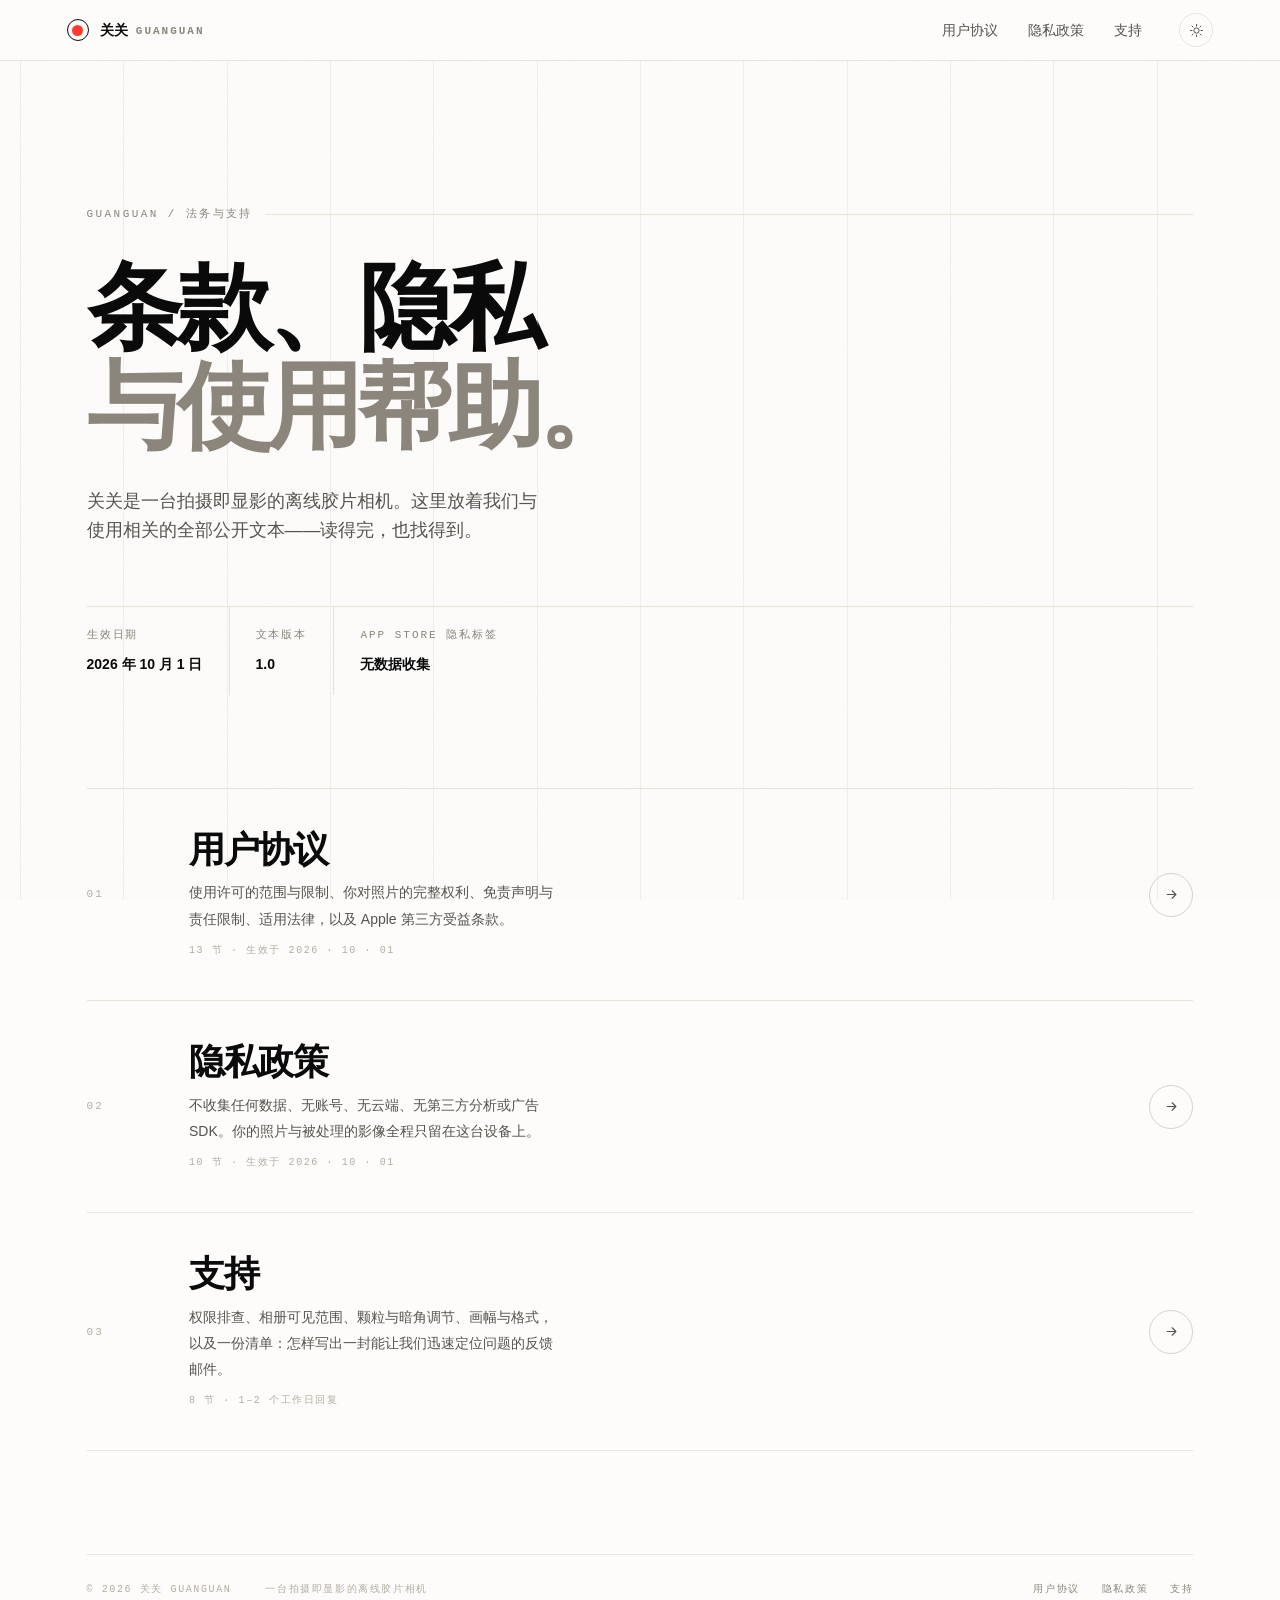
==== index.html @ 57d37b48 "关关法律文档站点：隐私政策/支持/用户协议/首页（GitHub Pages 部署）" ====
<!DOCTYPE html>
<html lang="zh-CN">
<head>
<meta charset="UTF-8">
<meta name="viewport" content="width=device-width, initial-scale=1, viewport-fit=cover">
<title>关关 Guanguan · 用户协议、隐私政策与支持</title>
<meta name="description" content="关关 Guanguan 的用户协议、隐私政策与使用支持。一台拍摄即显影的离线胶片相机：不联网、无账号、无第三方分析或广告 SDK。">
<meta name="theme-color" content="#ffffff" media="(prefers-color-scheme: light)">
<meta name="theme-color" content="#0a0a0b" media="(prefers-color-scheme: dark)">
<meta name="robots" content="index, follow">
<link rel="canonical" href="./index.html">
<link rel="icon" href="./assets/favicon.svg" type="image/svg+xml">
<meta property="og:type" content="website">
<meta property="og:title" content="关关 Guanguan · 用户协议、隐私政策与支持">
<meta property="og:description" content="不联网、无账号、无第三方分析或广告 SDK。一台拍摄即显影的离线胶片相机。">
<meta property="og:image" content="./assets/og.png">
<meta property="og:locale" content="zh_CN">
<script>document.documentElement.className += " js";
(function(){try{var s=localStorage.getItem("gg-theme");var m=window.matchMedia("(prefers-color-scheme: dark)").matches;if(s==="dark"||s==="light")document.documentElement.setAttribute("data-theme",s);else if(m)document.documentElement.setAttribute("data-theme","dark");}catch(e){}})();</script>
<link rel="stylesheet" href="./assets/site.css">
</head>
<body class="page-home">

<div class="grids" aria-hidden="true"></div>
<div class="progress" aria-hidden="true"><i></i></div>
<a class="skip" href="#main">跳到正文</a>

<header class="topbar">
  <a class="brand" href="./index.html">
    <span class="brand__mark" aria-hidden="true"></span>
    <span class="brand__name">关关<span>GUANGUAN</span></span>
  </a>
  <nav class="nav">
    <a href="./terms.html">用户协议</a>
    <a href="./privacy.html">隐私政策</a>
    <a href="./support.html">支持</a>
  </nav>
  <button class="theme" type="button" aria-label="切换深/浅色外观">
    <svg class="m-sun" viewBox="0 0 24 24" fill="none" stroke="currentColor" stroke-width="1.6" aria-hidden="true">
      <circle cx="12" cy="12" r="4.2"/>
      <path d="M12 2.4v2.4M12 19.2v2.4M4.8 4.8l1.7 1.7M17.5 17.5l1.7 1.7M2.4 12h2.4M19.2 12h2.4M4.8 19.2l1.7-1.7M17.5 6.5l1.7-1.7" stroke-linecap="round"/>
    </svg>
    <svg class="m-moon" viewBox="0 0 24 24" fill="none" stroke="currentColor" stroke-width="1.6" aria-hidden="true">
      <path d="M20.5 14.6A8.6 8.6 0 1 1 9.4 3.5a6.9 6.9 0 0 0 11.1 11.1Z" stroke-linejoin="round"/>
    </svg>
  </button>
  <button class="navtoggle" type="button" aria-label="打开目录" aria-expanded="false"><i aria-hidden="true"></i></button>
</header>

<div class="shell">

  <section class="hero">
    <p class="eyebrow">GUANGUAN / 法务与支持</p>
    <h1>条款、隐私<br><em>与使用帮助。</em></h1>
    <p class="hero__lede">关关是一台拍摄即显影的离线胶片相机。这里放着我们与使用相关的全部公开文本——读得完，也找得到。</p>
    <dl class="factbar">
      <div><dt>生效日期</dt><dd>2026 年 10 月 1 日</dd></div>
      <div><dt>文本版本</dt><dd>1.0</dd></div>
      <div><dt>App Store 隐私标签</dt><dd>无数据收集</dd></div>
    </dl>
  </section>

  <main id="main">
    <div class="cards">
      <a class="card-link" href="./terms.html">
        <span class="card-link__n">01</span>
        <span>
          <h2 class="card-link__t">用户协议</h2>
          <p class="card-link__d">使用许可的范围与限制、你对照片的完整权利、免责声明与责任限制、适用法律，以及 Apple 第三方受益条款。</p>
          <p class="card-link__meta">13 节 · 生效于 2026 · 10 · 01</p>
        </span>
        <span class="card-link__go" aria-hidden="true">
          <svg viewBox="0 0 24 24" fill="none" stroke="currentColor" stroke-width="1.8"><path d="M5 12h14M13 6l6 6-6 6" stroke-linecap="round" stroke-linejoin="round"/></svg>
        </span>
      </a>
      <a class="card-link" href="./privacy.html">
        <span class="card-link__n">02</span>
        <span>
          <h2 class="card-link__t">隐私政策</h2>
          <p class="card-link__d">不收集任何数据、无账号、无云端、无第三方分析或广告 SDK。你的照片与被处理的影像全程只留在这台设备上。</p>
          <p class="card-link__meta">10 节 · 生效于 2026 · 10 · 01</p>
        </span>
        <span class="card-link__go" aria-hidden="true">
          <svg viewBox="0 0 24 24" fill="none" stroke="currentColor" stroke-width="1.8"><path d="M5 12h14M13 6l6 6-6 6" stroke-linecap="round" stroke-linejoin="round"/></svg>
        </span>
      </a>
      <a class="card-link" href="./support.html">
        <span class="card-link__n">03</span>
        <span>
          <h2 class="card-link__t">支持</h2>
          <p class="card-link__d">权限排查、相册可见范围、颗粒与暗角调节、画幅与格式，以及一份清单：怎样写出一封能让我们迅速定位问题的反馈邮件。</p>
          <p class="card-link__meta">8 节 · 1–2 个工作日回复</p>
        </span>
        <span class="card-link__go" aria-hidden="true">
          <svg viewBox="0 0 24 24" fill="none" stroke="currentColor" stroke-width="1.8"><path d="M5 12h14M13 6l6 6-6 6" stroke-linecap="round" stroke-linejoin="round"/></svg>
        </span>
      </a>
    </div>
  </main>

  <footer class="foot">
    <span>© 2026 关关 GUANGUAN</span>
    <span class="yes">一台拍摄即显影的离线胶片相机</span>
    <nav>
      <a href="./terms.html">用户协议</a>
      <a href="./privacy.html">隐私政策</a>
      <a href="./support.html">支持</a>
    </nav>
  </footer>
</div>

<button class="totop" type="button" aria-label="回到顶部">
  <svg viewBox="0 0 24 24" fill="none" stroke="currentColor" stroke-width="1.8" aria-hidden="true"><path d="M12 19V5M5 12l7-7 7 7" stroke-linecap="round" stroke-linejoin="round"/></svg>
</button>

<script src="./assets/site.js"></script>
</body>
</html>
---- assets/site.css ----
/* ==========================================================================
   关关 Guanguan · 法务与支持站点
   设计语言：Swiss Minimal — 网格 / 发丝线 / 近黑与纸白 / 单一信号红
   作者注：无外部字体、无外部依赖、无构建步骤。
   ========================================================================== */

/* --------------------------------------------------------------------------
   1. 令牌 Tokens
   -------------------------------------------------------------------------- */
:root {
  /* 表面 —— 暖白纸感（呼应胶片 / 暗房底色） */
  --paper:      #fdfcfa;
  --paper-2:    #f4f2ec;
  --paper-3:    #ebe6dd;
  --raise:      0 0 0 1px var(--hair);

  /* 墨色层级 */
  --ink:        #0a0a0b;
  --ink-2:      #56544e;
  --ink-3:      #8c867c;
  --ink-4:      #b4ada2;

  /* 线 —— 暖灰发丝 */
  --hair:       #e9e4da;
  --hair-2:     #d8d2c7;
  --hair-3:     #0a0a0b;

  /* 强调（唯一） */
  --accent:     #ff3b30;
  --accent-2:   #d1241b;
  --sel:        rgba(255, 59, 48, .16);

  /* 字族 */
  --sans: -apple-system, BlinkMacSystemFont, "SF Pro Text", "Helvetica Neue",
          Helvetica, Arial, "PingFang SC", "Hiragino Sans GB",
          "Microsoft YaHei", sans-serif;
  --mono: ui-monospace, SFMono-Regular, "SF Mono", "JetBrains Mono",
          Menlo, Consolas, "Liberation Mono", monospace;

  /* 字号（流体标度） */
  --t-display: clamp(1.85rem, 7.4vw, 6.25rem);
  --t-h1:      clamp(2rem, 5.2vw, 3.75rem);
  --t-h2:      clamp(1.25rem, 2.2vw, 1.75rem);
  --t-h3:      clamp(1.0625rem, 1.4vw, 1.1875rem);
  --t-body:    clamp(0.9688rem, 0.34vw + 0.9rem, 1.0625rem);
  --t-small:   0.875rem;
  --t-label:   0.6875rem;

  /* 律动 */
  --lh-tight:  1.04;
  --lh-snug:   1.32;
  --lh-body:   1.86;

  /* 空间 8pt 基准 */
  --u:          8px;
  --measure:    68ch;
  --shell:      1240px;
  --gutter:     clamp(20px, 5.2vw, 72px);
  --topbar:     61px;

  /* 缓动 */
  --e-out:      cubic-bezier(.22, 1, .36, 1);
  --e-io:       cubic-bezier(.65, .05, .36, 1);
  --d-fast:     .18s;
  --d-mid:      .42s;
  --d-slow:     .8s;
}

:root[data-theme="dark"] {
  --paper:      #0a0a0b;
  --paper-2:    #141416;
  --paper-3:    #1c1c1f;
  --ink:        #f4f4f2;
  --ink-2:      #a2a2a8;
  --ink-3:      #74747c;
  --ink-4:      #4a4a50;
  --hair:       #232327;
  --hair-2:     #33333a;
  --hair-3:     #f4f4f2;
  --accent:     #ff453a;
  --accent-2:   #ff6b62;
  --sel:        rgba(255, 69, 58, .22);
}

/* --------------------------------------------------------------------------
   2. 复位与基础
   -------------------------------------------------------------------------- */
*, *::before, *::after { box-sizing: border-box; }

html {
  -webkit-text-size-adjust: 100%;
  scroll-behavior: smooth;
  scroll-padding-top: calc(var(--topbar) + 24px);
  text-size-adjust: 100%;
}

body {
  margin: 0;
  background: var(--paper);
  color: var(--ink);
  font-family: var(--sans);
  font-size: var(--t-body);
  line-height: var(--lh-body);
  font-feature-settings: "tnum" 0;
  -webkit-font-smoothing: antialiased;
  -moz-osx-font-smoothing: grayscale;
  text-rendering: optimizeLegibility;
  font-kerning: normal;
  hanging-punctuation: first allow-end;
  overflow-x: hidden;
  transition: background-color var(--d-slow) var(--e-out),
              color var(--d-slow) var(--e-out);
}

body.is-locked { overflow: hidden; }

::selection { background: var(--sel); color: var(--ink); }

img, svg { display: block; max-width: 100%; }

button { font: inherit; color: inherit; background: none; border: 0; padding: 0; cursor: pointer; }
a { color: inherit; text-decoration: none; }

:focus-visible {
  outline: 2px solid var(--accent);
  outline-offset: 3px;
  border-radius: 2px;
}

.sr {
  position: absolute; width: 1px; height: 1px;
  margin: -1px; padding: 0; overflow: hidden;
  clip-path: inset(50%); white-space: nowrap; border: 0;
}

.skip {
  position: fixed; top: 8px; left: 8px; z-index: 999;
  transform: translateY(-160%);
  background: var(--ink); color: var(--paper);
  padding: 10px 16px; font: 500 var(--t-small)/1 var(--sans);
  transition: transform var(--d-fast) var(--e-out);
}
.skip:focus { transform: translateY(0); }

/* --------------------------------------------------------------------------
   3. 装饰层：网格 / 顶部进度
   -------------------------------------------------------------------------- */
.grids {
  position: fixed; inset: 0; z-index: 0;
  pointer-events: none;
  background-image: repeating-linear-gradient(
    to right, var(--hair) 0 1px, transparent 1px 8.3333%);
  background-size: min(var(--shell), 100%) 100%;
  background-position: 50% 0;
  background-repeat: no-repeat;
  opacity: .55;
}
:root[data-theme="dark"] .grids { opacity: .4; }

/* 胶片颗粒：极轻的静态噪点叠层，呼应 App 的胶片底色 */
body::after {
  content: "";
  position: fixed; inset: 0; z-index: 3;
  pointer-events: none;
  background-image: url("[data-uri]");
  background-size: 180px 180px;
  opacity: .04;
  mix-blend-mode: multiply;
}
:root[data-theme="dark"] body::after { opacity: .055; mix-blend-mode: screen; }
@media (max-width: 1080px) { body::after { opacity: .03; } }
@media (prefers-reduced-motion: reduce) { /* 静态噪点，无需降级 */ }

.progress {
  position: fixed; top: 0; left: 0; right: 0; height: 2px;
  z-index: 60; pointer-events: none;
}
.progress i {
  display: block; height: 100%; width: 100%;
  background: var(--ink);
  transform: scaleX(var(--p, 0));
  transform-origin: 0 50%;
}

/* --------------------------------------------------------------------------
   4. 顶栏
   -------------------------------------------------------------------------- */
.topbar {
  position: sticky; top: 0; z-index: 50;
  height: var(--topbar);
  display: flex; align-items: center; gap: 24px;
  padding: 0 var(--gutter);
  background: color-mix(in srgb, var(--paper) 82%, transparent);
  backdrop-filter: saturate(180%) blur(18px);
  -webkit-backdrop-filter: saturate(180%) blur(18px);
  border-bottom: 1px solid var(--hair);
}

.brand { display: flex; align-items: center; gap: 11px; margin-right: auto; }
.brand__mark {
  width: 22px; height: 22px; flex: none;
  border: 1.5px solid var(--ink); border-radius: 50%;
  position: relative;
  transition: transform var(--d-mid) var(--e-out);
}
.brand__mark::after {
  content: ""; position: absolute; inset: 4.5px;
  background: var(--accent); border-radius: 50%;
  transition: transform var(--d-mid) var(--e-out), background-color var(--d-mid) var(--e-out);
}
.brand:hover .brand__mark { transform: rotate(-45deg); }
.brand:hover .brand__mark::after { transform: scale(.72); }

.brand__name {
  font-size: var(--t-small); font-weight: 600;
  letter-spacing: .01em;
}
.brand__name span {
  font-family: var(--mono); font-size: var(--t-label);
  letter-spacing: .18em; text-transform: uppercase;
  color: var(--ink-3); margin-left: 8px; vertical-align: 1px;
}

.nav { display: flex; align-items: center; gap: 4px; }
.nav a {
  position: relative;
  padding: 7px 13px; border-radius: 999px;
  font-size: var(--t-small); color: var(--ink-2);
  transition: color var(--d-fast) var(--e-out),
              background-color var(--d-fast) var(--e-out);
}
.nav a:hover { color: var(--ink); background: var(--paper-2); }
.nav a[aria-current="page"] { color: var(--ink); font-weight: 600; }
.nav a[aria-current="page"]::after {
  content: ""; position: absolute; left: 13px; right: 13px; bottom: 1px;
  height: 1px; background: var(--accent);
  animation: rule var(--d-mid) var(--e-out) both;
}
@keyframes rule { from { transform: scaleX(0); } to { transform: scaleX(1); } }

.theme {
  position: relative;
  width: 34px; height: 34px; border-radius: 50%;
  border: 1px solid var(--hair);
  display: grid; place-items: center; flex: none;
  color: var(--ink-2);
  transition: border-color var(--d-fast) var(--e-out),
              color var(--d-fast) var(--e-out),
              transform var(--d-mid) var(--e-out);
}
.theme:hover { color: var(--ink); border-color: var(--hair-2); transform: rotate(35deg); }
.theme svg { width: 15px; height: 15px; }
.theme .m-sun, .theme .m-moon { transition: opacity var(--d-mid) var(--e-out), transform var(--d-mid) var(--e-out); }
.theme .m-moon { position: absolute; opacity: 0; transform: scale(.4) rotate(-40deg); }
:root[data-theme="dark"] .theme .m-sun { opacity: 0; transform: scale(.4) rotate(40deg); }
:root[data-theme="dark"] .theme .m-moon { opacity: 1; transform: none; }

.navtoggle {
  display: none; width: 34px; height: 34px; border-radius: 50%;
  border: 1px solid var(--hair); place-items: center; color: var(--ink-2);
}
.navtoggle i { display: block; width: 14px; height: 1px; background: currentColor; position: relative; }
.navtoggle i::before, .navtoggle i::after {
  content: ""; position: absolute; left: 0; width: 14px; height: 1px;
  background: currentColor;
  transition: transform var(--d-mid) var(--e-out);
}
.navtoggle i::before { top: -4.5px; }
.navtoggle i::after  { top: 4.5px; }
body.nav-open .navtoggle i { background: transparent; }
body.nav-open .navtoggle i::before { transform: translateY(4.5px) rotate(45deg); }
body.nav-open .navtoggle i::after  { transform: translateY(-4.5px) rotate(-45deg); }

/* --------------------------------------------------------------------------
   5. 骨架
   -------------------------------------------------------------------------- */
.shell {
  position: relative; z-index: 1;
  max-width: var(--shell);
  margin: 0 auto;
  padding: 0 var(--gutter) calc(var(--u) * 14);
}

.hero { padding: clamp(56px, 11vw, 132px) 0 clamp(40px, 6vw, 76px); }

.eyebrow {
  display: flex; align-items: center; gap: 12px;
  font-family: var(--mono); font-size: var(--t-label);
  letter-spacing: .22em; text-transform: uppercase;
  color: var(--ink-3);
  margin-bottom: clamp(20px, 3vw, 34px);
}
.eyebrow::after {
  content: ""; flex: 1; height: 1px; background: var(--hair);
  transform-origin: 0 50%; transform: scaleX(var(--sx, 1));
}

h1 {
  margin: 0;
  font-size: var(--t-display);
  line-height: var(--lh-tight);
  letter-spacing: -.045em;
  font-weight: 600;
  text-wrap: balance;
}
h1 em {
  font-style: normal;
  color: var(--ink-3);
  letter-spacing: -.05em;
}

.hero__lede {
  margin: clamp(20px, 3vw, 32px) 0 0;
  max-width: 46ch;
  font-size: clamp(1rem, 1.4vw, 1.1875rem);
  line-height: 1.62;
  color: var(--ink-2);
  text-wrap: pretty;
}

.factbar {
  display: flex; flex-wrap: wrap; gap: 0;
  margin-top: clamp(36px, 5vw, 60px);
  border-top: 1px solid var(--hair);
}
.factbar div {
  padding: 18px 26px 18px 0;
  margin-right: 26px;
  border-right: 1px solid var(--hair);
}
.factbar div:last-child { border-right: 0; margin-right: 0; padding-right: 0; }
.factbar dt {
  font-family: var(--mono); font-size: var(--t-label);
  letter-spacing: .18em; text-transform: uppercase;
  color: var(--ink-3); margin: 0 0 6px;
}
.factbar dd {
  margin: 0; font-size: var(--t-small); font-weight: 600;
  font-variant-numeric: tabular-nums;
}

/* 正文栅格 */
.doc {
  display: grid;
  grid-template-columns: 190px minmax(0, 1fr);
  gap: clamp(32px, 5.5vw, 88px);
  align-items: start;
}

/* --------------------------------------------------------------------------
   6. 左栏：曝光计 + 目录
   -------------------------------------------------------------------------- */
.index {
  position: sticky; top: calc(var(--topbar) + 34px);
  max-height: calc(100vh - var(--topbar) - 68px);
  display: flex; flex-direction: column;
  padding-right: 4px;
}

.meter { position: relative; height: 44px; margin-bottom: 20px; }
.meter__row {
  position: absolute; inset: 0;
  display: flex; align-items: flex-end; gap: 1px;
}
.meter i {
  flex: 1 1 0; height: calc(var(--h) * 100%);
  background: var(--hair-2);
  transition: height var(--d-slow) var(--e-out);
}
.meter__row--fill {
  clip-path: inset(calc((1 - var(--p, 0)) * 100%) 0 0 0);
}
.meter__row--fill i { background: var(--ink); }
:root[data-theme="dark"] .meter__row--fill i { background: var(--accent); }

.meter__cap {
  position: absolute; right: 0; top: -6px;
  font-family: var(--mono); font-size: var(--t-label);
  letter-spacing: .12em; color: var(--ink-3);
  font-variant-numeric: tabular-nums;
}

.index__label {
  font-family: var(--mono); font-size: var(--t-label);
  letter-spacing: .22em; text-transform: uppercase;
  color: var(--ink-3);
  padding-bottom: 10px; margin-bottom: 8px;
  border-bottom: 1px solid var(--hair);
}

.index__pages { display: none; }

.index ol { list-style: none; margin: 0; padding: 0; position: relative; overflow-y: auto; min-height: 0; flex: 0 1 auto; }
.index__rail {
  position: absolute; left: 0; top: 0; width: 1px; height: 100%;
  background: var(--hair); margin: 0; list-style: none;
}
.index__active {
  position: absolute; left: 0; top: 0; width: 1px; height: 20px;
  background: var(--accent); margin: 0; list-style: none;
  transform: translateY(var(--y, 0));
  transition: transform var(--d-mid) var(--e-out), opacity var(--d-fast) linear;
  opacity: 0;
}
.index__active.on { opacity: 1; }

.index li a {
  display: grid; grid-template-columns: 26px 1fr; gap: 6px;
  padding: 5px 0 5px 14px;
  font-size: 0.8125rem; line-height: 1.5;
  color: var(--ink-3);
  transition: color var(--d-fast) var(--e-out), transform var(--d-fast) var(--e-out);
}
.index li a:hover { color: var(--ink); transform: translateX(2px); }
.index li a b { font-family: var(--mono); font-weight: 400; font-size: 10px; letter-spacing: .06em; padding-top: 3px; }
.index li a[aria-current="true"] { color: var(--ink); font-weight: 600; }

.index__foot {
  margin-top: 20px; padding-top: 16px; border-top: 1px solid var(--hair);
  font-family: var(--mono); font-size: 10px; letter-spacing: .12em;
  color: var(--ink-4); text-transform: uppercase; line-height: 1.9;
}

/* --------------------------------------------------------------------------
   7. 正文排版
   -------------------------------------------------------------------------- */
main .sect {
  max-width: var(--measure);
  display: flex; flex-direction: column; gap: 1.05em;
  padding: clamp(40px, 5vw, 64px) 0;
  border-top: 1px solid var(--hair);
}
main .sect:first-of-type { border-top: 0; padding-top: 0; }

main .sect p { margin: 0; color: var(--ink-2); text-wrap: pretty; }
main .sect strong { color: var(--ink); font-weight: 600; }
main .sect em { font-style: normal; }

.sect h2 {
  display: grid; grid-template-columns: 34px 1fr;
  gap: 0; align-items: baseline;
  margin: 0 0 .7em;
  font-size: var(--t-h2); line-height: var(--lh-snug);
  letter-spacing: -.022em; font-weight: 600;
  text-wrap: balance;
}
.sect h2 b {
  font-family: var(--mono); font-size: 10px; font-weight: 400;
  letter-spacing: .1em; color: var(--accent);
  padding-top: .55em; font-variant-numeric: tabular-nums;
}

.sect h3 {
  margin: 1.1em 0 0;
  font-size: var(--t-h3); line-height: 1.5;
  letter-spacing: -.012em; font-weight: 600;
}

main .sect ul, main .sect ol { margin: 0; padding: 0 0 0 1.05em; color: var(--ink-2); }
main .sect li { margin: .45em 0; padding-left: .3em; }
main .sect li::marker { color: var(--ink-4); font-family: var(--mono); font-size: .82em; }
main .sect li:first-child { margin-top: 0; }
main .sect li:last-child { margin-bottom: 0; }
main .sect ul ul, main .sect ol ol,
main .sect ul ol, main .sect ol ul { margin-top: .4em; }

main .sect code, .tbl code {
  font-family: var(--mono);
  font-size: .86em;
  color: var(--ink);
  background: var(--paper-2);
  border: 1px solid var(--hair);
  border-radius: 3px;
  padding: 1px 5px;
  word-break: break-word;
}

/* 揭示动画 */
.rv { opacity: 0; transform: translateY(12px); }
.rv.in {
  opacity: 1; transform: none;
  transition: opacity var(--d-slow) var(--e-out), transform var(--d-slow) var(--e-out);
  transition-delay: var(--d, 0ms);
}

/* 链接：左起划线 */
.lnk {
  position: relative; color: var(--ink); font-weight: 500;
  white-space: nowrap;
}
.lnk::after {
  content: ""; position: absolute; left: 0; right: 0; bottom: -2px;
  height: 1px; background: currentColor;
  transform: scaleX(0); transform-origin: 0 50%;
  transition: transform var(--d-mid) var(--e-out);
}
.lnk:hover::after { transform: scaleX(1); }

.ext { display: inline-flex; align-items: baseline; gap: 3px; }
.ext svg { width: 9px; height: 9px; flex: none; transition: transform var(--d-mid) var(--e-out); }
.ext:hover svg { transform: translate(2px, -2px); }

/* --------------------------------------------------------------------------
   8. 组件
   -------------------------------------------------------------------------- */
/* 导语 */
.lead {
  border-left: 2px solid var(--accent);
  padding: 4px 0 4px 24px;
  margin: 0;
}
.lead p { font-size: clamp(1.0625rem, 1.5vw, 1.25rem); line-height: 1.66; color: var(--ink); letter-spacing: -.012em; }
.lead p + p { margin-top: .8em; font-size: var(--t-body); color: var(--ink-2); }

/* 面板 */
.panel {
  background: var(--paper-2);
  border: 1px solid var(--hair);
  padding: clamp(22px, 3vw, 34px);
  margin: .35em 0;
}
.panel--flush { background: none; padding: 0; border: 0; }
.panel > :last-child { margin-bottom: 0; }
.panel__tag {
  font-family: var(--mono); font-size: var(--t-label);
  letter-spacing: .2em; text-transform: uppercase;
  color: var(--ink-3); margin: 0 0 14px;
}

/* 强调体（纵向条形装饰） */
.stripe { display: grid; grid-template-columns: auto 1fr; gap: 22px; align-items: start; }
.stripe::before {
  content: ""; width: 3px; align-self: stretch; min-height: 2.4em;
  background: var(--ink); border-radius: 2px;
}
.stripe--warn::before { background: var(--accent); }

/* 表格 */
.tbl { width: 100%; border-collapse: collapse; margin: .35em 0; font-size: var(--t-small); }
.tbl th, .tbl td {
  text-align: left; vertical-align: top;
  padding: 13px 18px 13px 0;
  border-bottom: 1px solid var(--hair);
}
.tbl th {
  font-family: var(--mono); font-size: 10px; font-weight: 400;
  letter-spacing: .18em; text-transform: uppercase; color: var(--ink-3);
  border-bottom-color: var(--hair-2); white-space: nowrap;
}
.tbl td { color: var(--ink-2); }
.tbl td:first-child { color: var(--ink); font-weight: 500; }
.tbl tbody tr { transition: background-color var(--d-fast) var(--e-out); }
.tbl tbody tr:hover td { background: var(--paper-2); }
.tbl .yes { color: var(--ink-3); }

/* 徽标 */
.tag {
  display: inline-block;
  font-family: var(--mono); font-size: 10px; letter-spacing: .14em;
  text-transform: uppercase;
  padding: 4px 9px; border: 1px solid var(--hair-2); border-radius: 3px;
  color: var(--ink-2); vertical-align: 2px; line-height: 1.4;
}
.tag--live { border-color: var(--accent); color: var(--accent); background: color-mix(in srgb, var(--accent) 7%, transparent); }

/* 邮箱芯片 */
.chip {
  display: inline-flex; align-items: center; gap: 14px;
  padding: 14px 20px; margin: .3em 0;
  border: 1px solid var(--hair-2); border-radius: 999px;
  background: var(--paper);
  transition: border-color var(--d-fast) var(--e-out),
              background-color var(--d-fast) var(--e-out),
              transform var(--d-fast) var(--e-out);
}
.chip:hover { border-color: var(--ink); transform: translateY(-1px); }
.chip:active { transform: translateY(0); }
.chip__at {
  font-family: var(--mono); font-size: 11px; letter-spacing: .16em;
  color: var(--accent);
}
.chip__mail {
  font-size: clamp(0.9375rem, 1.4vw, 1.0625rem);
  font-weight: 500; letter-spacing: -.01em;
  font-variant-numeric: tabular-nums;
}
.chip__tail {
  display: inline-flex; align-items: center; gap: 7px;
  font-family: var(--mono); font-size: 10px; letter-spacing: .14em;
  text-transform: uppercase; color: var(--ink-3);
  min-width: 62px; justify-content: flex-end;
}
.chip__tail svg { width: 12px; height: 12px; opacity: 0; transform: scale(.5); transition: all var(--d-mid) var(--e-out); }
.chip.done { border-color: var(--accent); }
.chip.done .chip__tail { color: var(--accent); }
.chip.done .chip__tail svg { opacity: 1; transform: none; }
.chip.done .chip__tail b { font-weight: 400; }
.chip.done.is-anim svg { animation: pop var(--d-mid) var(--e-out); }
@keyframes pop { 0% { transform: scale(.2) rotate(-30deg); } 100% { transform: none; } }

/* 手风琴 */
.qa { border-top: 1px solid var(--hair); }
.qa__item { border-bottom: 1px solid var(--hair); }
.qa__q {
  width: 100%; display: grid; grid-template-columns: 1fr 22px;
  gap: 18px; align-items: start; text-align: left;
  padding: 20px 0;
  font-size: var(--t-h3); font-weight: 500; line-height: 1.5;
  letter-spacing: -.012em; color: var(--ink);
  transition: color var(--d-fast) var(--e-out);
}
.qa__q:hover { color: var(--accent); }
.qa__sign {
  position: relative; width: 13px; height: 13px; margin-top: .38em;
  justify-self: end;
}
.qa__sign::before, .qa__sign::after {
  content: ""; position: absolute; background: currentColor;
  transition: transform var(--d-mid) var(--e-out), background-color var(--d-fast) var(--e-out);
}
.qa__sign::before { left: 0; top: 6px; width: 13px; height: 1px; }
.qa__sign::after  { left: 6px; top: 0; width: 1px; height: 13px; }
.qa__item.open .qa__sign::after { transform: scaleY(0); }
.qa__item.open .qa__q { color: var(--accent); }

.qa__a {
  display: grid; grid-template-rows: 0fr;
  transition: grid-template-rows var(--d-mid) var(--e-out);
}
.qa__item.open .qa__a { grid-template-rows: 1fr; }
.qa__a > div { overflow: hidden; min-height: 0; }
.qa__a p { padding: 0 42px 22px 0; color: var(--ink-2); }
.qa__a p:first-child { margin-top: -4px; }
.qa__a p:last-child { padding-bottom: 24px; }

/* 索引首页卡片 */
.cards { display: grid; gap: 0; border-top: 1px solid var(--hair); }
.card-link {
  display: grid;
  grid-template-columns: 64px minmax(0, 1fr) auto;
  gap: clamp(16px, 3vw, 40px);
  align-items: center;
  padding: clamp(26px, 4vw, 40px) 0;
  border-bottom: 1px solid var(--hair);
  transition: background-color var(--d-fast) var(--e-out), padding-inline var(--d-mid) var(--e-out);
}
.card-link:hover { background: var(--paper-2); padding-inline: clamp(12px, 2vw, 24px); }
.card-link__n {
  font-family: var(--mono); font-size: 11px; letter-spacing: .18em;
  color: var(--ink-4); font-variant-numeric: tabular-nums;
  transition: color var(--d-fast) var(--e-out);
}
.card-link:hover .card-link__n { color: var(--accent); }
.card-link__t {
  font-size: clamp(1.375rem, 3.4vw, 2.25rem);
  font-weight: 600; line-height: 1.18; letter-spacing: -.035em;
  margin: 0 0 8px;
}
.card-link__d { margin: 0; font-size: var(--t-small); color: var(--ink-2); max-width: 48ch; }
.card-link__meta {
  margin: 10px 0 0; font-family: var(--mono); font-size: 10px;
  letter-spacing: .16em; text-transform: uppercase; color: var(--ink-4);
}
.card-link__go {
  width: 44px; height: 44px; border-radius: 50%;
  border: 1px solid var(--hair-2);
  display: grid; place-items: center; color: var(--ink-2);
  transition: all var(--d-mid) var(--e-out);
}
.card-link:hover .card-link__go {
  background: var(--ink); color: var(--paper); border-color: var(--ink);
  transform: rotate(-45deg);
}
.card-link__go svg { width: 15px; height: 15px; }

/* 返回顶部 */
.totop {
  position: fixed; right: clamp(16px, 3vw, 34px); bottom: clamp(16px, 3vw, 34px);
  z-index: 40;
  width: 46px; height: 46px; border-radius: 50%;
  background: var(--ink); color: var(--paper);
  display: grid; place-items: center;
  border: 1px solid var(--hair-3);
  opacity: 0; pointer-events: none;
  transform: translateY(10px) scale(.9);
  transition: all var(--d-mid) var(--e-out);
}
.totop.on { opacity: 1; pointer-events: auto; transform: none; }
.totop:hover { transform: translateY(-3px); }
.totop svg { width: 14px; height: 14px; }

/* --------------------------------------------------------------------------
   9. 页脚
   -------------------------------------------------------------------------- */
.foot {
  margin-top: clamp(60px, 8vw, 110px);
  padding-top: 26px; border-top: 1px solid var(--hair);
  display: flex; flex-wrap: wrap; gap: 16px 34px; align-items: baseline;
  font-family: var(--mono); font-size: 10px; letter-spacing: .16em;
  text-transform: uppercase; color: var(--ink-4);
}
.foot nav { display: flex; flex-wrap: wrap; gap: 22px; margin-left: auto; }
.foot a { color: var(--ink-3); transition: color var(--d-fast) var(--e-out); }
.foot a:hover { color: var(--accent); }

/* --------------------------------------------------------------------------
   10. 响应式
   -------------------------------------------------------------------------- */
@media (max-width: 1080px) {
  .grids { display: none; }
}

@media (max-width: 920px) {
  :root { --topbar: 57px; }
  .doc { grid-template-columns: minmax(0, 1fr); gap: 0; }
  .index {
    position: fixed; inset: var(--topbar) 0 auto 0; z-index: 45;
    max-height: calc(100dvh - var(--topbar));
    overflow-y: auto;
    overscroll-behavior: contain;
    background: var(--paper);
    border-bottom: 1px solid var(--hair);
    padding: 22px var(--gutter) 26px;
    transform: translateY(-102%);
    transition: transform var(--d-mid) var(--e-out);
    box-shadow: 0 24px 40px -32px rgba(0, 0, 0, .5);
  }
  .index__label { display: none; }
  .index__pages {
    display: flex; flex-wrap: wrap; gap: 8px;
    margin-bottom: 18px; padding-bottom: 18px;
    border-bottom: 1px solid var(--hair);
  }
  .index__pages a {
    font-family: var(--mono); font-size: 11px;
    letter-spacing: .14em; text-transform: uppercase;
    padding: 9px 15px; border: 1px solid var(--hair-2);
    border-radius: 999px; color: var(--ink-2);
  }
  .index__pages a[aria-current="page"] {
    background: var(--ink); border-color: var(--ink); color: var(--paper);
  }
  .meter { display: none; }
  .index ol { max-height: none; }
  .index li a { padding: 9px 0 9px 14px; font-size: 0.9375rem; }
  .index__foot { display: none; }
  body.nav-open .index { transform: none; }
  :root.js .navtoggle { display: grid; }
  .page-home .navtoggle, :root.js .page-home .navtoggle { display: none; }
  .nav { flex-wrap: wrap; }
  .nav a { padding: 6px 8px; font-size: 0.8125rem; }
  :root.js .nav { display: none; }
  .brand__name span { display: none; }
  .factbar div { padding-right: 18px; margin-right: 18px; }
}

@media (max-width: 620px) {
  .prose { max-width: none; }
  .sect h2 { grid-template-columns: 1fr; gap: 4px; }
  .sect h2 b { padding-top: 0; }
  .factbar { flex-direction: column; }
  .factbar div { border-right: 0; border-bottom: 1px solid var(--hair); padding: 14px 0; margin: 0; }
  .factbar div:last-child { border-bottom: 0; }
  .card-link { grid-template-columns: 40px minmax(0, 1fr); row-gap: 10px; }
  .card-link__go { display: none; }
  .panel { padding: 20px; }
  .lead { padding-left: 18px; }
  .chip { width: 100%; justify-content: space-between; padding: 14px 18px; }
  .tbl th, .tbl td { padding-right: 12px; }
  .tbl { font-size: 0.8125rem; }
  .tblwrap { overflow-x: auto; margin-right: calc(var(--gutter) * -1); padding-right: var(--gutter); }
}

/* --------------------------------------------------------------------------
   11. 动效降级与打印
   -------------------------------------------------------------------------- */
@media (prefers-reduced-motion: reduce) {
  html { scroll-behavior: auto; }
  *, *::before, *::after {
    animation-duration: .001ms !important;
    animation-iteration-count: 1 !important;
    transition-duration: .001ms !important;
  }
  .rv { opacity: 1 !important; transform: none !important; }
}

@media print {
  .topbar, .progress, .grids, .index, .totop, .skip { display: none !important; }
  body { background: #fff; color: #000; font-size: 11pt; }
  .shell { max-width: none; padding: 0; }
  .doc { display: block; }
  .qa__a { grid-template-rows: 1fr !important; }
  .rv { opacity: 1 !important; transform: none !important; }
  .sect { break-inside: avoid; }
  a { text-decoration: underline; }
}
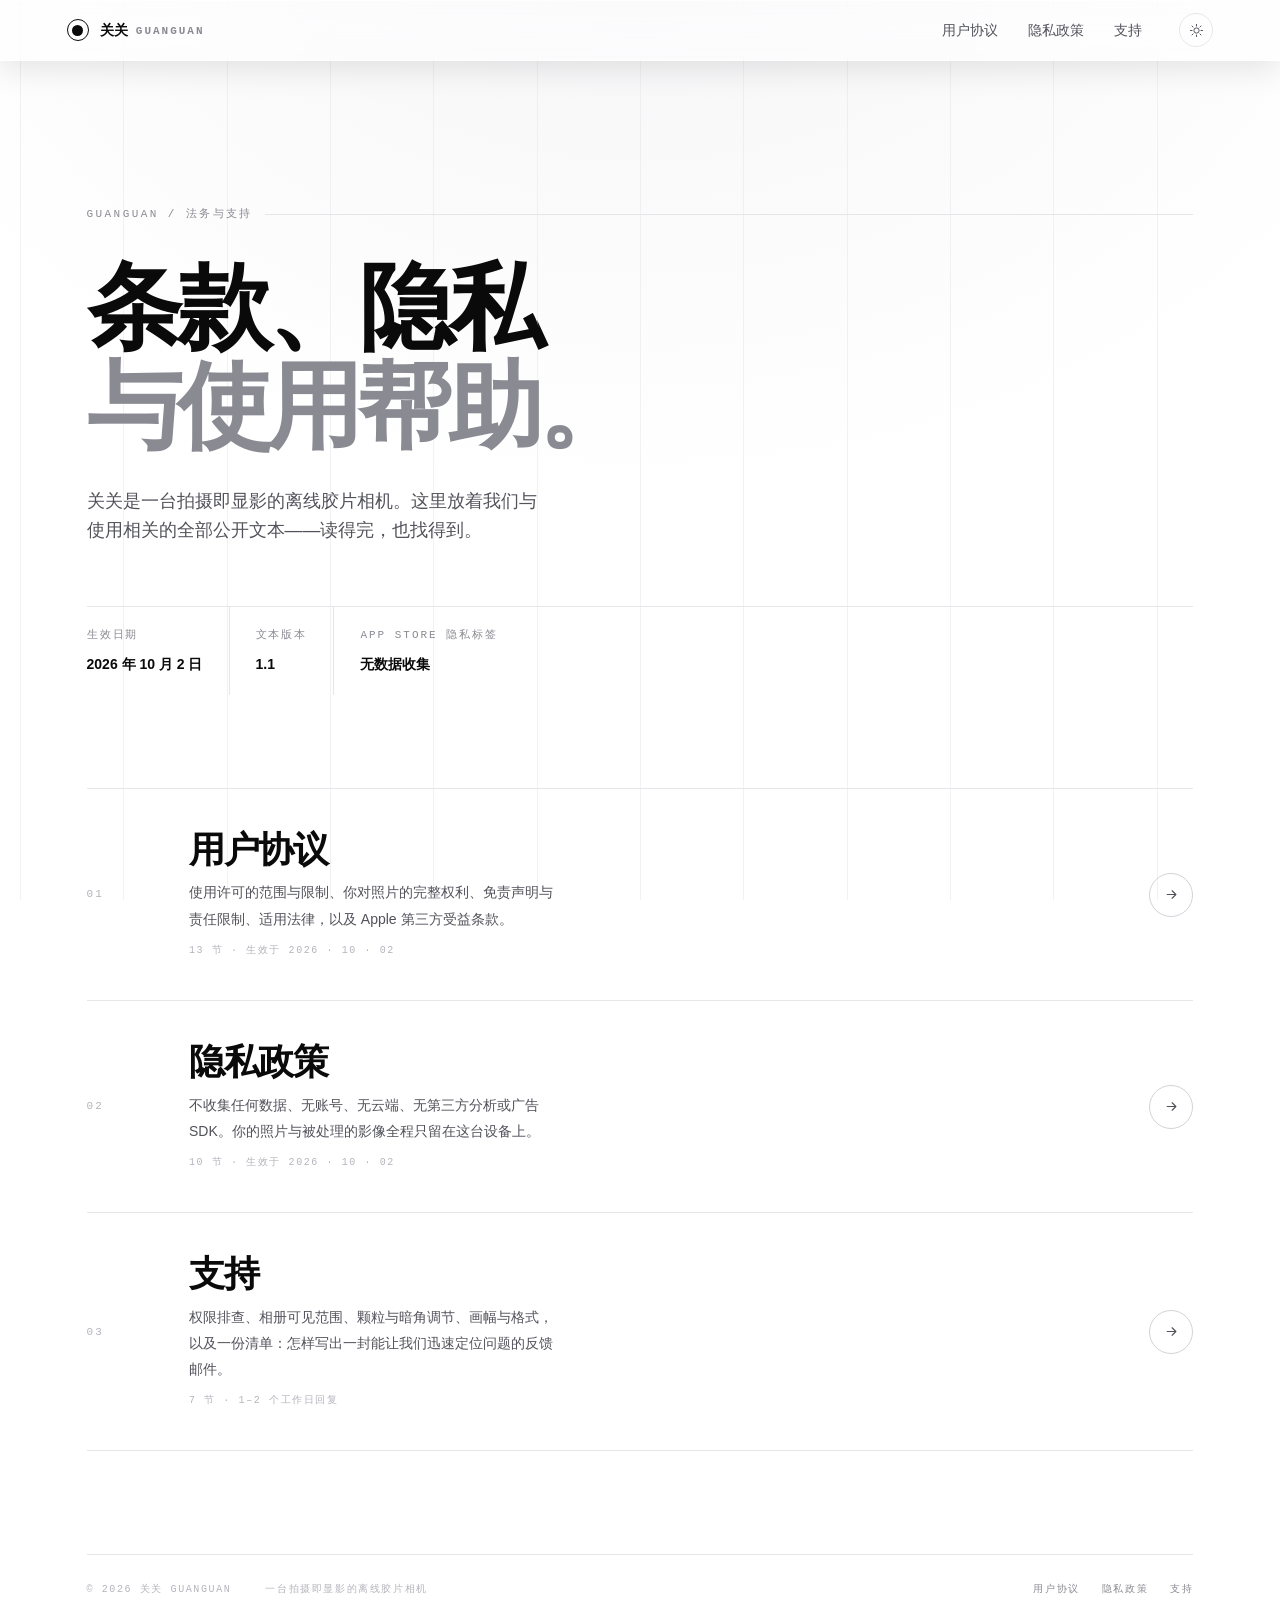
==== commit eb6657e2: "站点精简：删掉支持页第 07 节「开源与其他第三方组件」，清理三页重复与过期表述，README 不再上线" ====
--- a/index.html
+++ b/index.html
@@ -54,8 +54,8 @@
     <h1>条款、隐私<br><em>与使用帮助。</em></h1>
     <p class="hero__lede">关关是一台拍摄即显影的离线胶片相机。这里放着我们与使用相关的全部公开文本——读得完，也找得到。</p>
     <dl class="factbar">
-      <div><dt>生效日期</dt><dd>2026 年 10 月 1 日</dd></div>
-      <div><dt>文本版本</dt><dd>1.0</dd></div>
+      <div><dt>生效日期</dt><dd>2026 年 10 月 2 日</dd></div>
+      <div><dt>文本版本</dt><dd>1.1</dd></div>
       <div><dt>App Store 隐私标签</dt><dd>无数据收集</dd></div>
     </dl>
   </section>
@@ -67,7 +67,7 @@
         <span>
           <h2 class="card-link__t">用户协议</h2>
           <p class="card-link__d">使用许可的范围与限制、你对照片的完整权利、免责声明与责任限制、适用法律，以及 Apple 第三方受益条款。</p>
-          <p class="card-link__meta">13 节 · 生效于 2026 · 10 · 01</p>
+          <p class="card-link__meta">13 节 · 生效于 2026 · 10 · 02</p>
         </span>
         <span class="card-link__go" aria-hidden="true">
           <svg viewBox="0 0 24 24" fill="none" stroke="currentColor" stroke-width="1.8"><path d="M5 12h14M13 6l6 6-6 6" stroke-linecap="round" stroke-linejoin="round"/></svg>
@@ -78,7 +78,7 @@
         <span>
           <h2 class="card-link__t">隐私政策</h2>
           <p class="card-link__d">不收集任何数据、无账号、无云端、无第三方分析或广告 SDK。你的照片与被处理的影像全程只留在这台设备上。</p>
-          <p class="card-link__meta">10 节 · 生效于 2026 · 10 · 01</p>
+          <p class="card-link__meta">10 节 · 生效于 2026 · 10 · 02</p>
         </span>
         <span class="card-link__go" aria-hidden="true">
           <svg viewBox="0 0 24 24" fill="none" stroke="currentColor" stroke-width="1.8"><path d="M5 12h14M13 6l6 6-6 6" stroke-linecap="round" stroke-linejoin="round"/></svg>
@@ -89,7 +89,7 @@
         <span>
           <h2 class="card-link__t">支持</h2>
           <p class="card-link__d">权限排查、相册可见范围、颗粒与暗角调节、画幅与格式，以及一份清单：怎样写出一封能让我们迅速定位问题的反馈邮件。</p>
-          <p class="card-link__meta">8 节 · 1–2 个工作日回复</p>
+          <p class="card-link__meta">7 节 · 1–2 个工作日回复</p>
         </span>
         <span class="card-link__go" aria-hidden="true">
           <svg viewBox="0 0 24 24" fill="none" stroke="currentColor" stroke-width="1.8"><path d="M5 12h14M13 6l6 6-6 6" stroke-linecap="round" stroke-linejoin="round"/></svg>
--- a/assets/site.css
+++ b/assets/site.css
@@ -8,27 +8,35 @@
    1. 令牌 Tokens
    -------------------------------------------------------------------------- */
 :root {
-  /* 表面 —— 暖白纸感（呼应胶片 / 暗房底色） */
-  --paper:      #fdfcfa;
-  --paper-2:    #f4f2ec;
-  --paper-3:    #ebe6dd;
+  /* 表面 —— 纯黑白（无暖调） */
+  --paper:      #ffffff;
+  --paper-2:    #f4f4f6;
+  --paper-3:    #e8e8ec;
   --raise:      0 0 0 1px var(--hair);
 
-  /* 墨色层级 */
+  /* 墨色层级（中性灰阶） */
   --ink:        #0a0a0b;
-  --ink-2:      #56544e;
-  --ink-3:      #8c867c;
-  --ink-4:      #b4ada2;
-
-  /* 线 —— 暖灰发丝 */
-  --hair:       #e9e4da;
-  --hair-2:     #d8d2c7;
+  --ink-2:      #52525b;
+  --ink-3:      #8a8a93;
+  --ink-4:      #b4b4bd;
+
+  /* 线 —— 中性发丝 */
+  --hair:       #e6e6ea;
+  --hair-2:     #d2d2d8;
   --hair-3:     #0a0a0b;
 
-  /* 强调（唯一） */
-  --accent:     #ff3b30;
-  --accent-2:   #d1241b;
-  --sel:        rgba(255, 59, 48, .16);
+  /* 强调 —— 仅黑白（液体玻璃美学下，强调即墨色本身） */
+  --accent:     #0a0a0b;
+  --accent-2:   #000000;
+  --sel:        rgba(10, 10, 11, .14);
+
+  /* 液体玻璃材质令牌（liquid glass） */
+  --glass-bg:         rgba(255, 255, 255, 0.55);
+  --glass-bg-strong:  rgba(255, 255, 255, 0.72);
+  --glass-border:     rgba(255, 255, 255, 0.65);
+  --glass-hi:         rgba(255, 255, 255, 0.70);
+  --glass-shadow:     0 8px 32px rgba(10, 10, 11, 0.10), inset 0 1px 0 var(--glass-hi);
+  --glass-blur:       saturate(180%) blur(20px);
 
   /* 字族 */
   --sans: -apple-system, BlinkMacSystemFont, "SF Pro Text", "Helvetica Neue",
@@ -68,18 +76,26 @@
 
 :root[data-theme="dark"] {
   --paper:      #0a0a0b;
-  --paper-2:    #141416;
-  --paper-3:    #1c1c1f;
+  --paper-2:    #161618;
+  --paper-3:    #1e1e22;
   --ink:        #f4f4f2;
-  --ink-2:      #a2a2a8;
-  --ink-3:      #74747c;
-  --ink-4:      #4a4a50;
-  --hair:       #232327;
-  --hair-2:     #33333a;
+  --ink-2:      #a6a6ae;
+  --ink-3:      #74747e;
+  --ink-4:      #4a4a52;
+  --hair:       #26262b;
+  --hair-2:     #3a3a42;
   --hair-3:     #f4f4f2;
-  --accent:     #ff453a;
-  --accent-2:   #ff6b62;
-  --sel:        rgba(255, 69, 58, .22);
+  --accent:     #f4f4f2;
+  --accent-2:   #ffffff;
+  --sel:        rgba(244, 244, 242, .20);
+
+  /* 液体玻璃 · 深色 */
+  --glass-bg:         rgba(28, 28, 32, 0.50);
+  --glass-bg-strong:  rgba(40, 40, 46, 0.62);
+  --glass-border:     rgba(255, 255, 255, 0.14);
+  --glass-hi:         rgba(255, 255, 255, 0.10);
+  --glass-shadow:     0 8px 32px rgba(0, 0, 0, 0.45), inset 0 1px 0 var(--glass-hi);
+  --glass-blur:       saturate(160%) blur(20px);
 }
 
 /* --------------------------------------------------------------------------
@@ -96,7 +112,8 @@
 
 body {
   margin: 0;
-  background: var(--paper);
+  background-color: var(--paper);
+  background-image: radial-gradient(120% 70% at 50% -10%, var(--paper-2) 0%, transparent 55%);
   color: var(--ink);
   font-family: var(--sans);
   font-size: var(--t-body);
@@ -157,19 +174,7 @@
 }
 :root[data-theme="dark"] .grids { opacity: .4; }
 
-/* 胶片颗粒：极轻的静态噪点叠层，呼应 App 的胶片底色 */
-body::after {
-  content: "";
-  position: fixed; inset: 0; z-index: 3;
-  pointer-events: none;
-  background-image: url("[data-uri]");
-  background-size: 180px 180px;
-  opacity: .04;
-  mix-blend-mode: multiply;
-}
-:root[data-theme="dark"] body::after { opacity: .055; mix-blend-mode: screen; }
-@media (max-width: 1080px) { body::after { opacity: .03; } }
-@media (prefers-reduced-motion: reduce) { /* 静态噪点，无需降级 */ }
+/* 胶片颗粒叠层已移除：改纯黑白 + 液体玻璃美学（见 :root 的 --glass-* 令牌）。 */
 
 .progress {
   position: fixed; top: 0; left: 0; right: 0; height: 2px;
@@ -190,10 +195,11 @@
   height: var(--topbar);
   display: flex; align-items: center; gap: 24px;
   padding: 0 var(--gutter);
-  background: color-mix(in srgb, var(--paper) 82%, transparent);
-  backdrop-filter: saturate(180%) blur(18px);
-  -webkit-backdrop-filter: saturate(180%) blur(18px);
-  border-bottom: 1px solid var(--hair);
+  background: var(--glass-bg);
+  -webkit-backdrop-filter: var(--glass-blur);
+  backdrop-filter: var(--glass-blur);
+  border-bottom: 1px solid var(--glass-border);
+  box-shadow: var(--glass-shadow);
 }
 
 .brand { display: flex; align-items: center; gap: 11px; margin-right: auto; }
@@ -512,10 +518,13 @@
 .lead p { font-size: clamp(1.0625rem, 1.5vw, 1.25rem); line-height: 1.66; color: var(--ink); letter-spacing: -.012em; }
 .lead p + p { margin-top: .8em; font-size: var(--t-body); color: var(--ink-2); }
 
-/* 面板 */
+/* 面板 · 液体玻璃 */
 .panel {
-  background: var(--paper-2);
-  border: 1px solid var(--hair);
+  background: var(--glass-bg-strong);
+  -webkit-backdrop-filter: var(--glass-blur);
+  backdrop-filter: var(--glass-blur);
+  border: 1px solid var(--glass-border);
+  box-shadow: var(--glass-shadow);
   padding: clamp(22px, 3vw, 34px);
   margin: .35em 0;
 }
@@ -563,12 +572,15 @@
 }
 .tag--live { border-color: var(--accent); color: var(--accent); background: color-mix(in srgb, var(--accent) 7%, transparent); }
 
-/* 邮箱芯片 */
+/* 邮箱芯片 · 液体玻璃 */
 .chip {
   display: inline-flex; align-items: center; gap: 14px;
   padding: 14px 20px; margin: .3em 0;
-  border: 1px solid var(--hair-2); border-radius: 999px;
-  background: var(--paper);
+  border: 1px solid var(--glass-border); border-radius: 999px;
+  background: var(--glass-bg);
+  -webkit-backdrop-filter: var(--glass-blur);
+  backdrop-filter: var(--glass-blur);
+  box-shadow: var(--glass-shadow);
   transition: border-color var(--d-fast) var(--e-out),
               background-color var(--d-fast) var(--e-out),
               transform var(--d-fast) var(--e-out);
@@ -673,14 +685,17 @@
 }
 .card-link__go svg { width: 15px; height: 15px; }
 
-/* 返回顶部 */
+/* 返回顶部 · 液体玻璃 */
 .totop {
   position: fixed; right: clamp(16px, 3vw, 34px); bottom: clamp(16px, 3vw, 34px);
   z-index: 40;
   width: 46px; height: 46px; border-radius: 50%;
-  background: var(--ink); color: var(--paper);
+  background: var(--glass-bg-strong); color: var(--ink);
   display: grid; place-items: center;
-  border: 1px solid var(--hair-3);
+  border: 1px solid var(--glass-border);
+  -webkit-backdrop-filter: var(--glass-blur);
+  backdrop-filter: var(--glass-blur);
+  box-shadow: var(--glass-shadow);
   opacity: 0; pointer-events: none;
   transform: translateY(10px) scale(.9);
   transition: all var(--d-mid) var(--e-out);
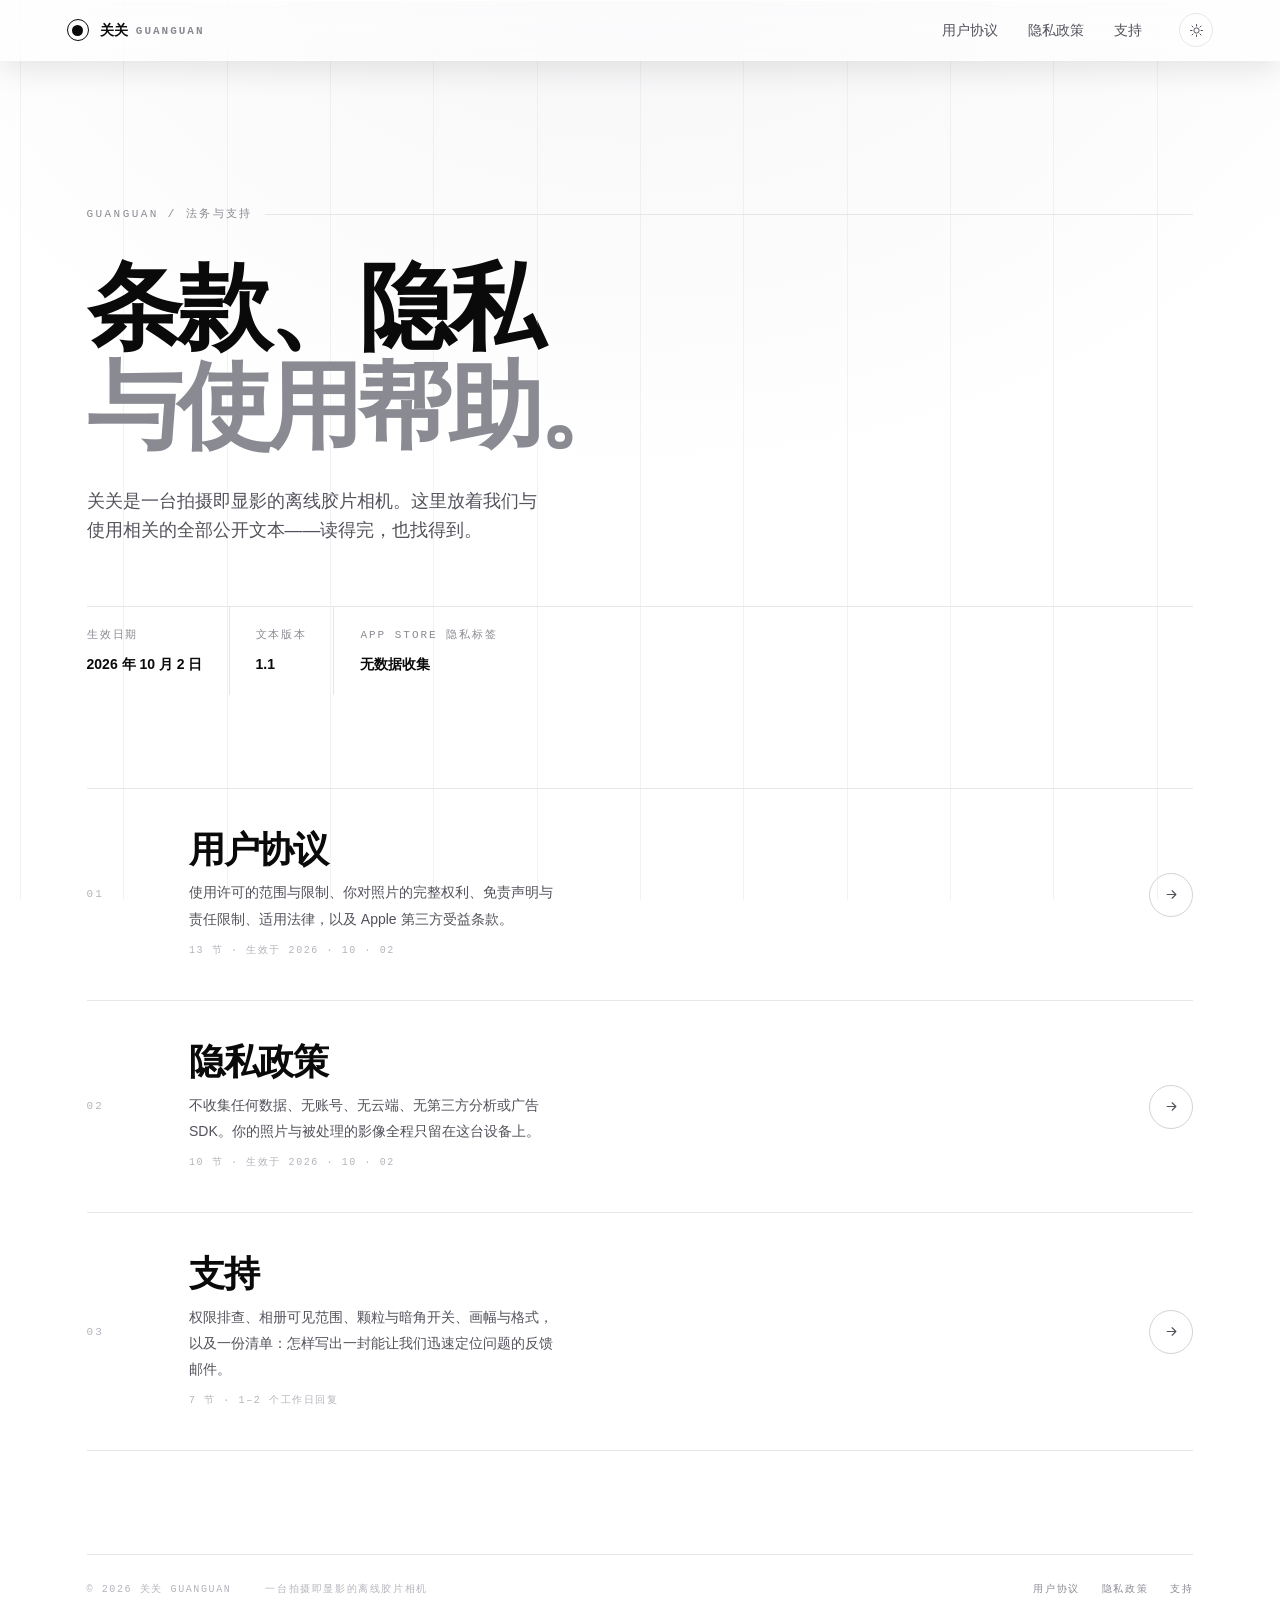
==== commit 8a554a62: "支持页删 RAW 段、调节改开关、补相框限制；首页措辞；关键词删柔光" ====
--- a/index.html
+++ b/index.html
@@ -88,7 +88,7 @@
         <span class="card-link__n">03</span>
         <span>
           <h2 class="card-link__t">支持</h2>
-          <p class="card-link__d">权限排查、相册可见范围、颗粒与暗角调节、画幅与格式，以及一份清单：怎样写出一封能让我们迅速定位问题的反馈邮件。</p>
+          <p class="card-link__d">权限排查、相册可见范围、颗粒与暗角开关、画幅与格式，以及一份清单：怎样写出一封能让我们迅速定位问题的反馈邮件。</p>
           <p class="card-link__meta">7 节 · 1–2 个工作日回复</p>
         </span>
         <span class="card-link__go" aria-hidden="true">
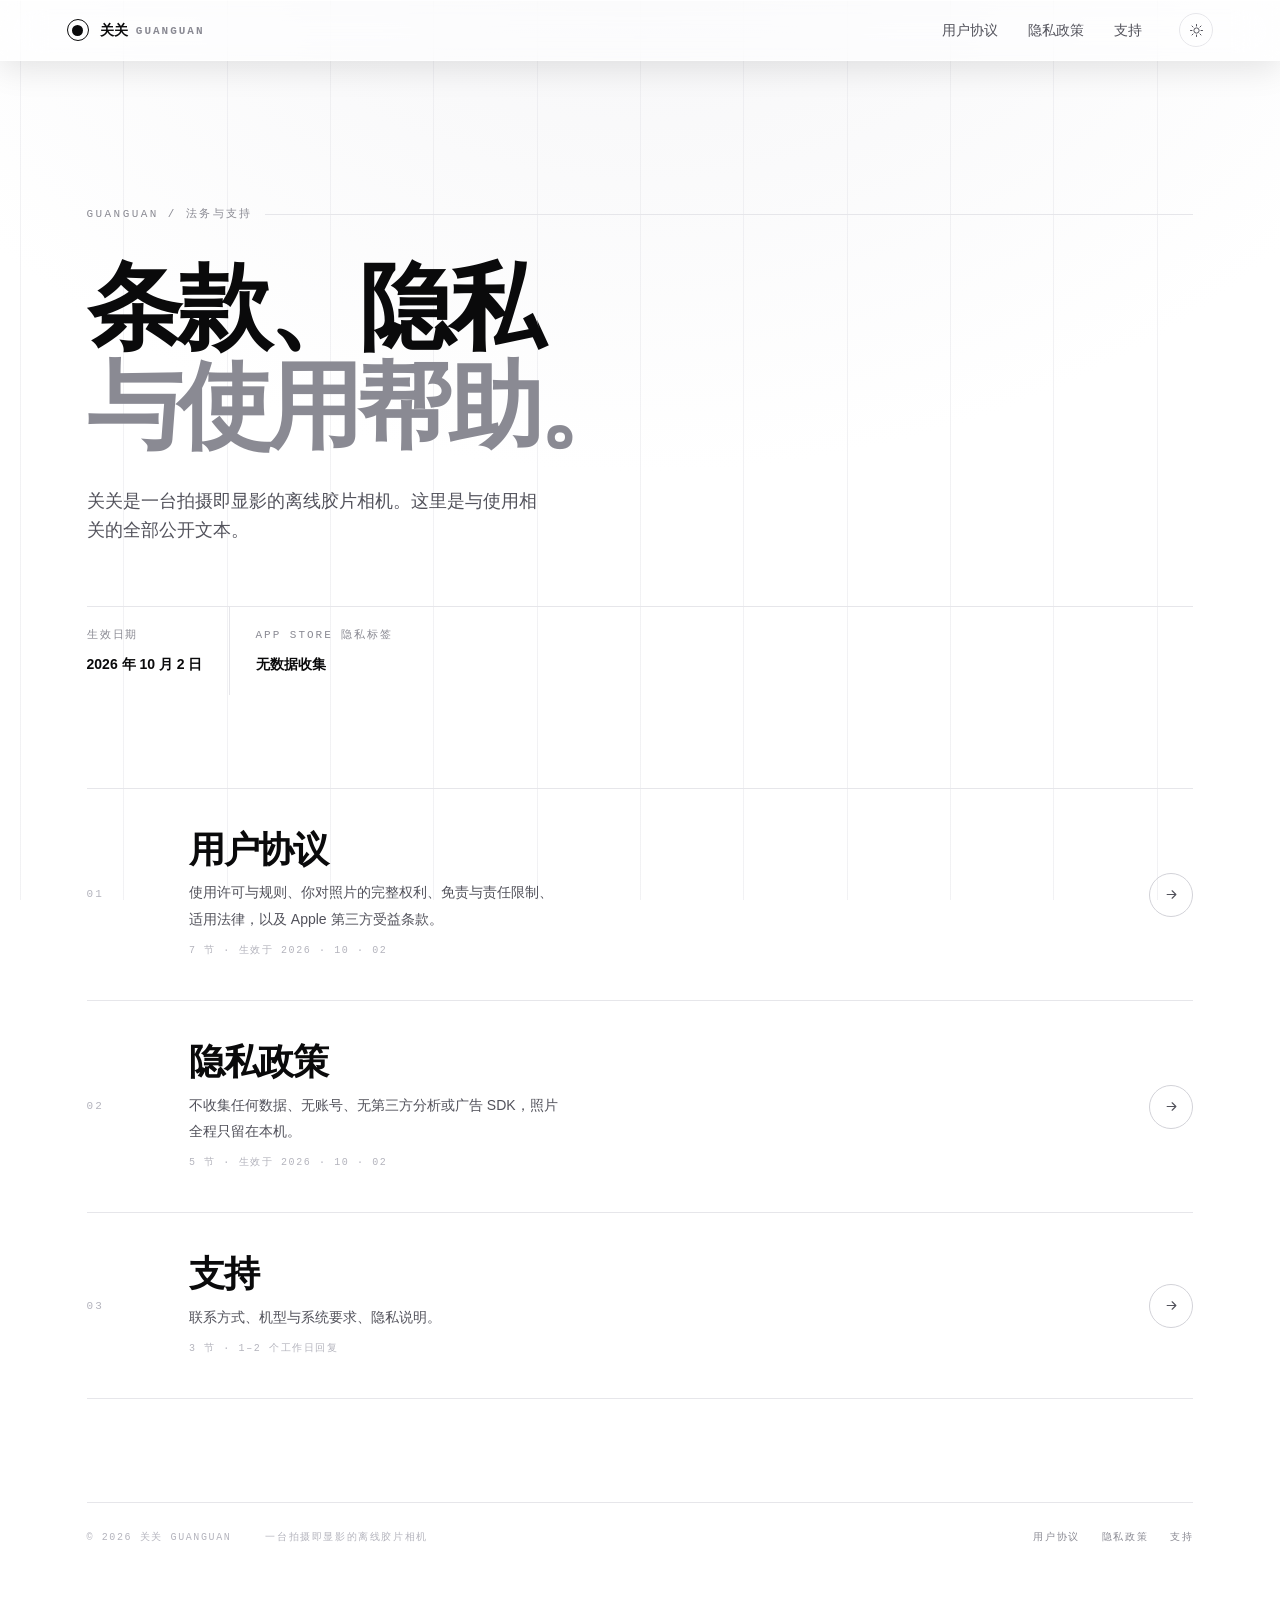
==== commit f275a15d: "三页精简：隐私 10→5 节、协议 13→7 节、首页卡片收紧" ====
--- a/index.html
+++ b/index.html
@@ -52,10 +52,9 @@
   <section class="hero">
     <p class="eyebrow">GUANGUAN / 法务与支持</p>
     <h1>条款、隐私<br><em>与使用帮助。</em></h1>
-    <p class="hero__lede">关关是一台拍摄即显影的离线胶片相机。这里放着我们与使用相关的全部公开文本——读得完，也找得到。</p>
+    <p class="hero__lede">关关是一台拍摄即显影的离线胶片相机。这里是与使用相关的全部公开文本。</p>
     <dl class="factbar">
       <div><dt>生效日期</dt><dd>2026 年 10 月 2 日</dd></div>
-      <div><dt>文本版本</dt><dd>1.1</dd></div>
       <div><dt>App Store 隐私标签</dt><dd>无数据收集</dd></div>
     </dl>
   </section>
@@ -66,8 +65,8 @@
         <span class="card-link__n">01</span>
         <span>
           <h2 class="card-link__t">用户协议</h2>
-          <p class="card-link__d">使用许可的范围与限制、你对照片的完整权利、免责声明与责任限制、适用法律，以及 Apple 第三方受益条款。</p>
-          <p class="card-link__meta">13 节 · 生效于 2026 · 10 · 02</p>
+          <p class="card-link__d">使用许可与规则、你对照片的完整权利、免责与责任限制、适用法律，以及 Apple 第三方受益条款。</p>
+          <p class="card-link__meta">7 节 · 生效于 2026 · 10 · 02</p>
         </span>
         <span class="card-link__go" aria-hidden="true">
           <svg viewBox="0 0 24 24" fill="none" stroke="currentColor" stroke-width="1.8"><path d="M5 12h14M13 6l6 6-6 6" stroke-linecap="round" stroke-linejoin="round"/></svg>
@@ -77,8 +76,8 @@
         <span class="card-link__n">02</span>
         <span>
           <h2 class="card-link__t">隐私政策</h2>
-          <p class="card-link__d">不收集任何数据、无账号、无云端、无第三方分析或广告 SDK。你的照片与被处理的影像全程只留在这台设备上。</p>
-          <p class="card-link__meta">10 节 · 生效于 2026 · 10 · 02</p>
+          <p class="card-link__d">不收集任何数据、无账号、无第三方分析或广告 SDK，照片全程只留在本机。</p>
+          <p class="card-link__meta">5 节 · 生效于 2026 · 10 · 02</p>
         </span>
         <span class="card-link__go" aria-hidden="true">
           <svg viewBox="0 0 24 24" fill="none" stroke="currentColor" stroke-width="1.8"><path d="M5 12h14M13 6l6 6-6 6" stroke-linecap="round" stroke-linejoin="round"/></svg>
@@ -88,8 +87,8 @@
         <span class="card-link__n">03</span>
         <span>
           <h2 class="card-link__t">支持</h2>
-          <p class="card-link__d">权限排查、相册可见范围、颗粒与暗角开关、画幅与格式，以及一份清单：怎样写出一封能让我们迅速定位问题的反馈邮件。</p>
-          <p class="card-link__meta">7 节 · 1–2 个工作日回复</p>
+          <p class="card-link__d">联系方式、机型与系统要求、隐私说明。</p>
+          <p class="card-link__meta">3 节 · 1–2 个工作日回复</p>
         </span>
         <span class="card-link__go" aria-hidden="true">
           <svg viewBox="0 0 24 24" fill="none" stroke="currentColor" stroke-width="1.8"><path d="M5 12h14M13 6l6 6-6 6" stroke-linecap="round" stroke-linejoin="round"/></svg>
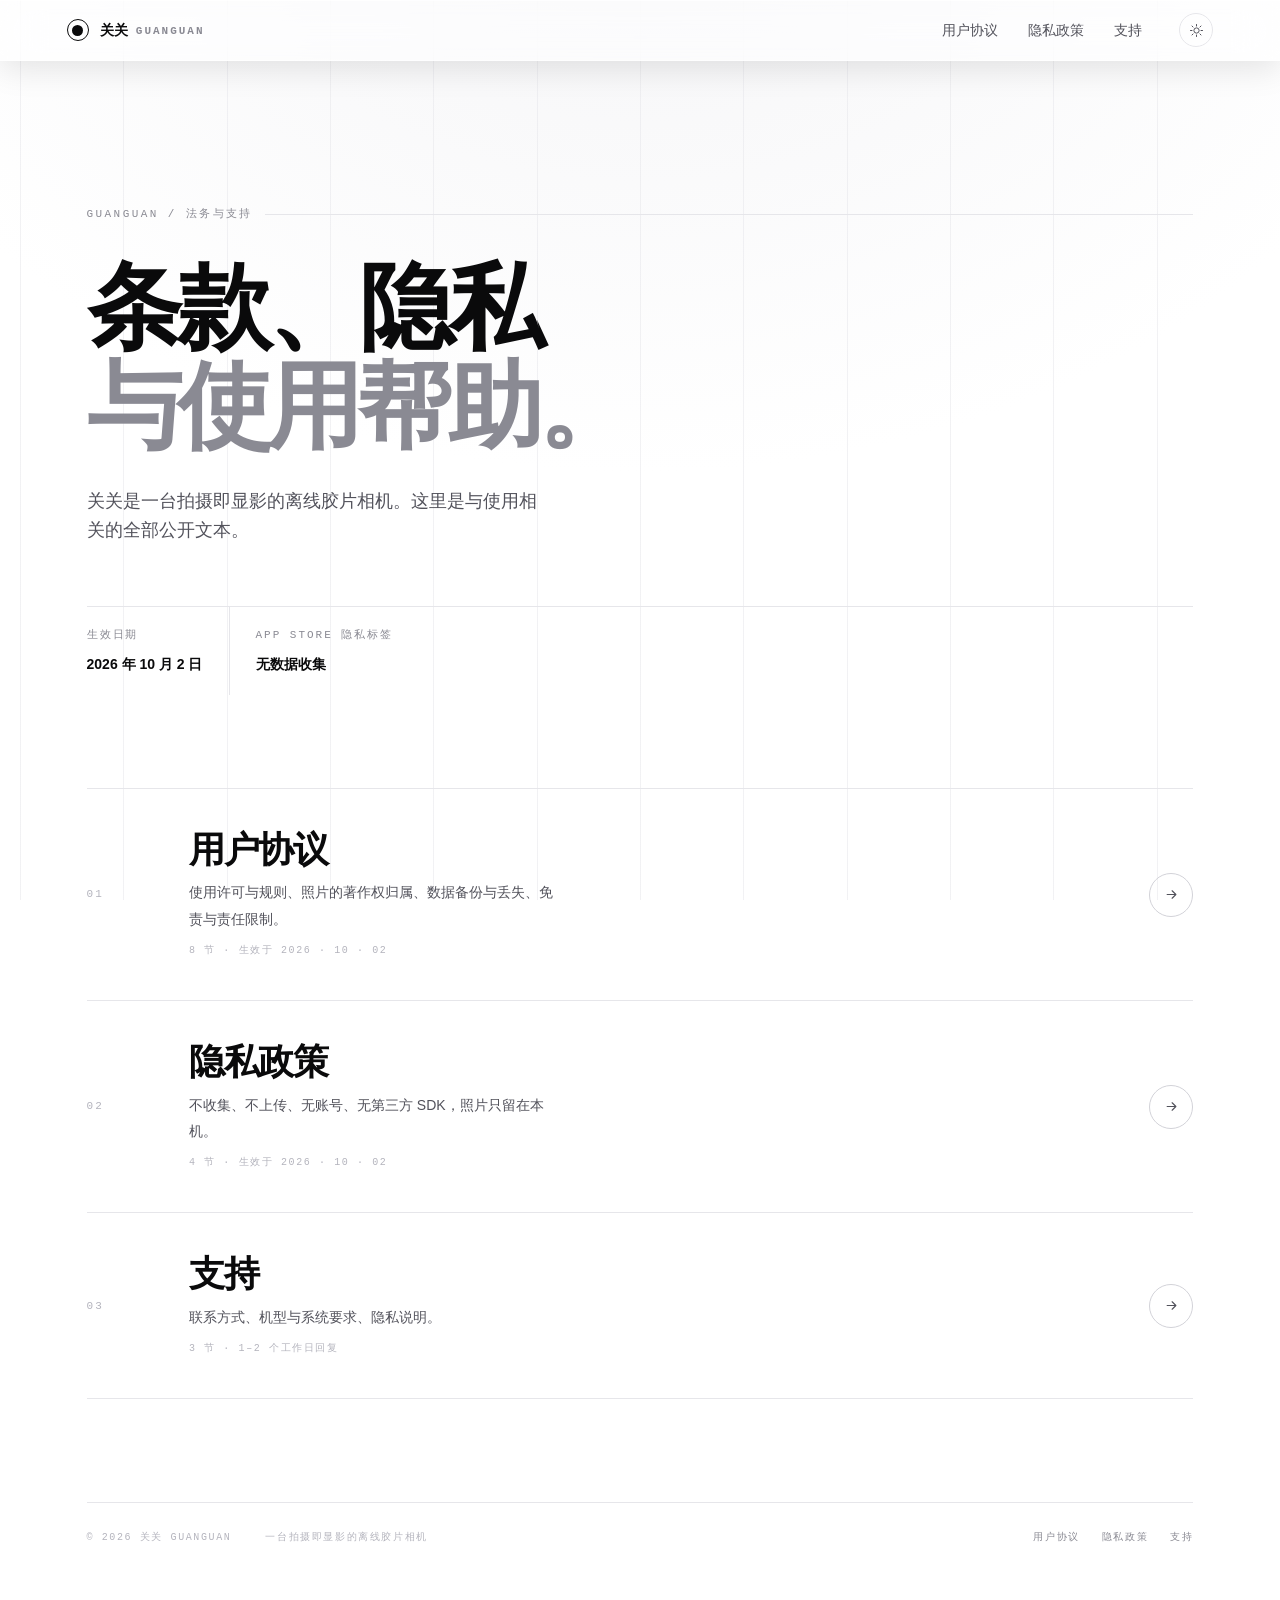
==== commit 0c545633: "隐私 5→4 节、协议 7→8 节，重写为短句条列并消除两页重复" ====
--- a/index.html
+++ b/index.html
@@ -65,8 +65,8 @@
         <span class="card-link__n">01</span>
         <span>
           <h2 class="card-link__t">用户协议</h2>
-          <p class="card-link__d">使用许可与规则、你对照片的完整权利、免责与责任限制、适用法律，以及 Apple 第三方受益条款。</p>
-          <p class="card-link__meta">7 节 · 生效于 2026 · 10 · 02</p>
+          <p class="card-link__d">使用许可与规则、照片的著作权归属、数据备份与丢失、免责与责任限制。</p>
+          <p class="card-link__meta">8 节 · 生效于 2026 · 10 · 02</p>
         </span>
         <span class="card-link__go" aria-hidden="true">
           <svg viewBox="0 0 24 24" fill="none" stroke="currentColor" stroke-width="1.8"><path d="M5 12h14M13 6l6 6-6 6" stroke-linecap="round" stroke-linejoin="round"/></svg>
@@ -76,8 +76,8 @@
         <span class="card-link__n">02</span>
         <span>
           <h2 class="card-link__t">隐私政策</h2>
-          <p class="card-link__d">不收集任何数据、无账号、无第三方分析或广告 SDK，照片全程只留在本机。</p>
-          <p class="card-link__meta">5 节 · 生效于 2026 · 10 · 02</p>
+          <p class="card-link__d">不收集、不上传、无账号、无第三方 SDK，照片只留在本机。</p>
+          <p class="card-link__meta">4 节 · 生效于 2026 · 10 · 02</p>
         </span>
         <span class="card-link__go" aria-hidden="true">
           <svg viewBox="0 0 24 24" fill="none" stroke="currentColor" stroke-width="1.8"><path d="M5 12h14M13 6l6 6-6 6" stroke-linecap="round" stroke-linejoin="round"/></svg>
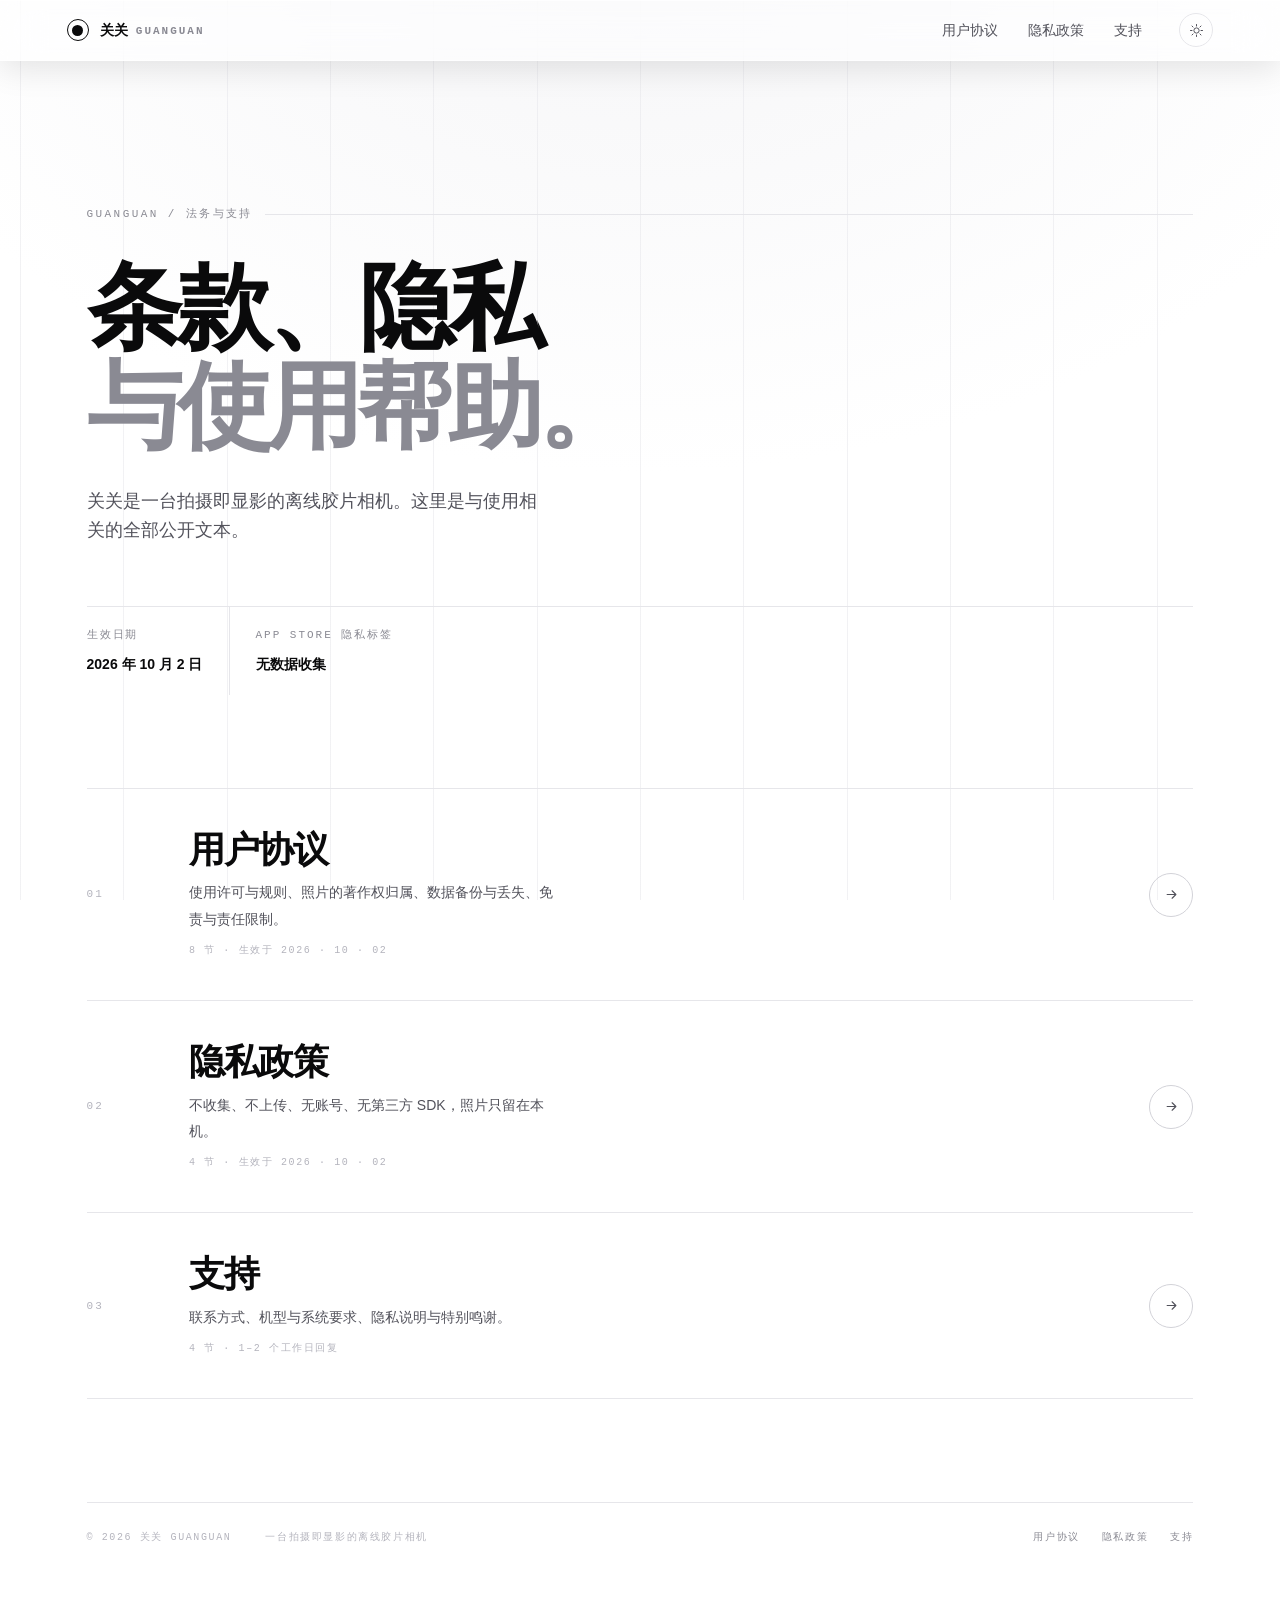
==== commit 10ef9d9a: "支持页新增第 04 节「特别鸣谢」（LUT 授权致谢）" ====
--- a/index.html
+++ b/index.html
@@ -87,8 +87,8 @@
         <span class="card-link__n">03</span>
         <span>
           <h2 class="card-link__t">支持</h2>
-          <p class="card-link__d">联系方式、机型与系统要求、隐私说明。</p>
-          <p class="card-link__meta">3 节 · 1–2 个工作日回复</p>
+          <p class="card-link__d">联系方式、机型与系统要求、隐私说明与特别鸣谢。</p>
+          <p class="card-link__meta">4 节 · 1–2 个工作日回复</p>
         </span>
         <span class="card-link__go" aria-hidden="true">
           <svg viewBox="0 0 24 24" fill="none" stroke="currentColor" stroke-width="1.8"><path d="M5 12h14M13 6l6 6-6 6" stroke-linecap="round" stroke-linejoin="round"/></svg>
